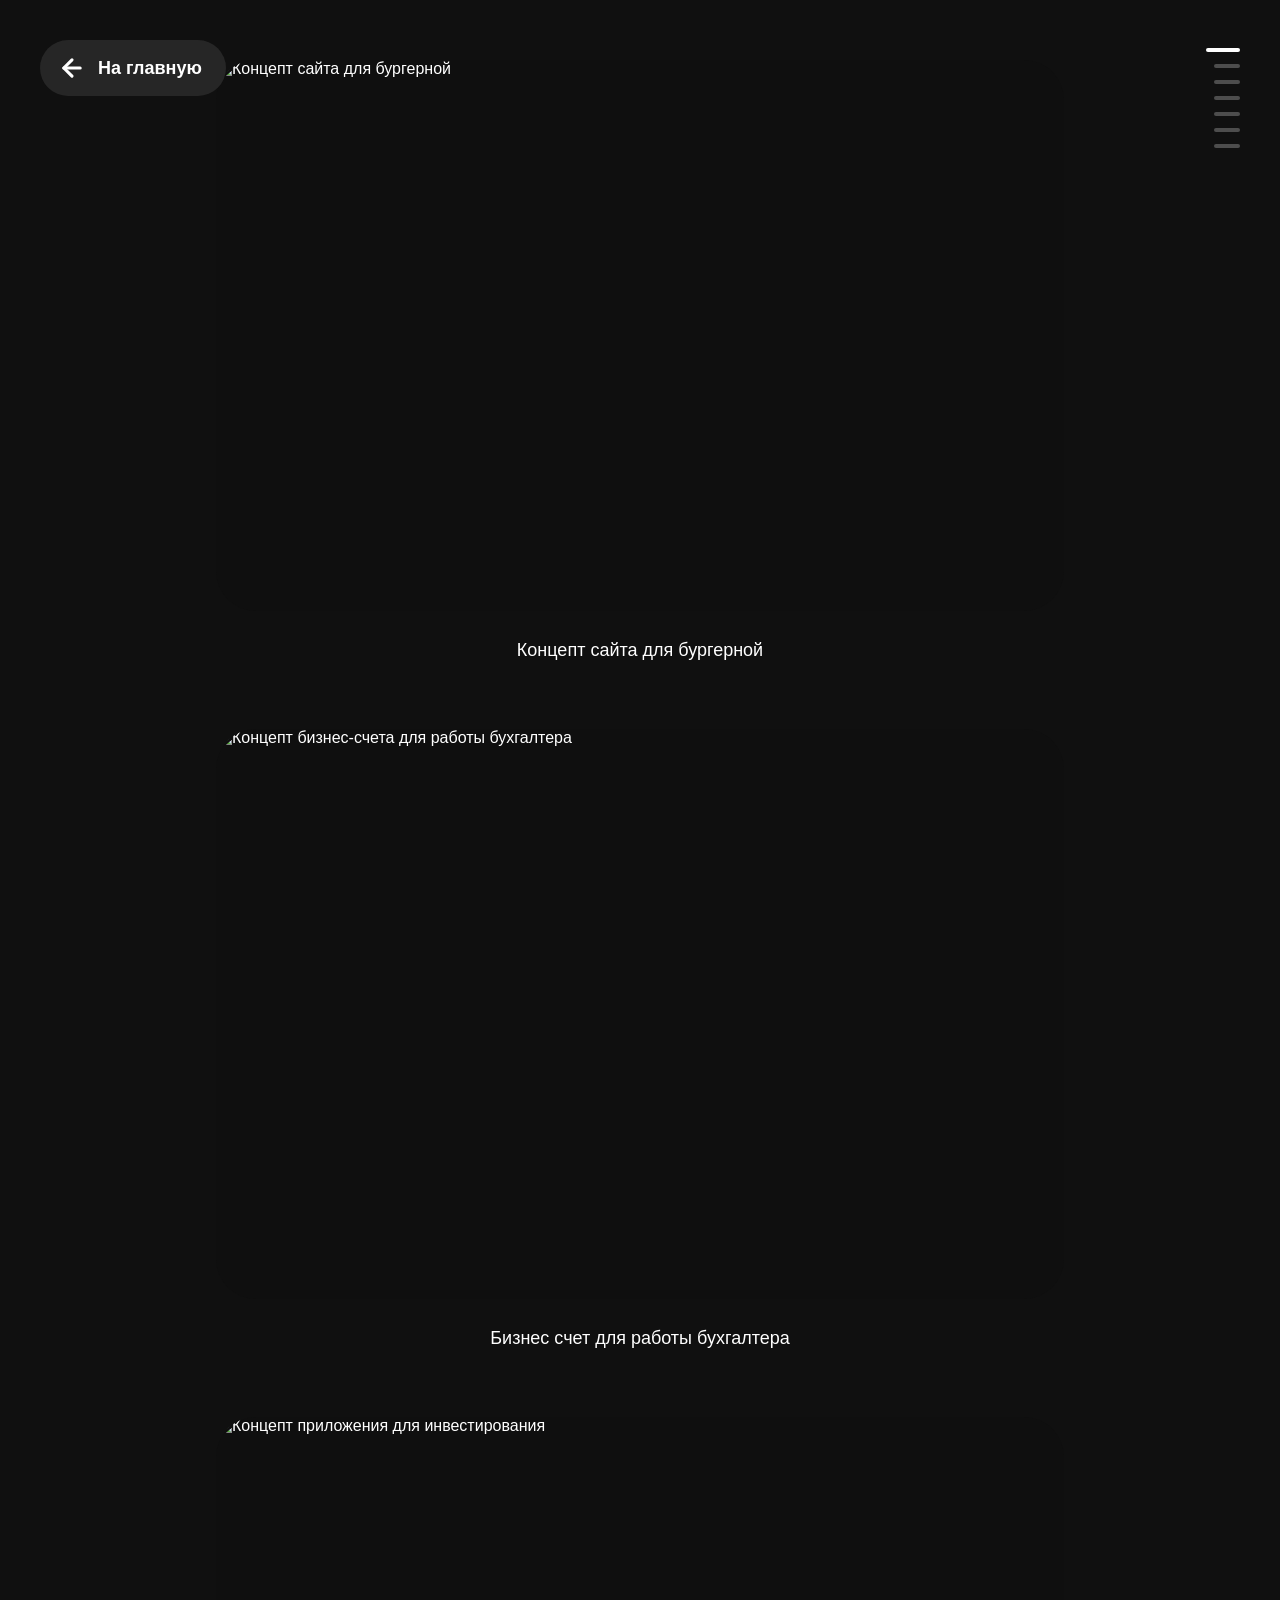
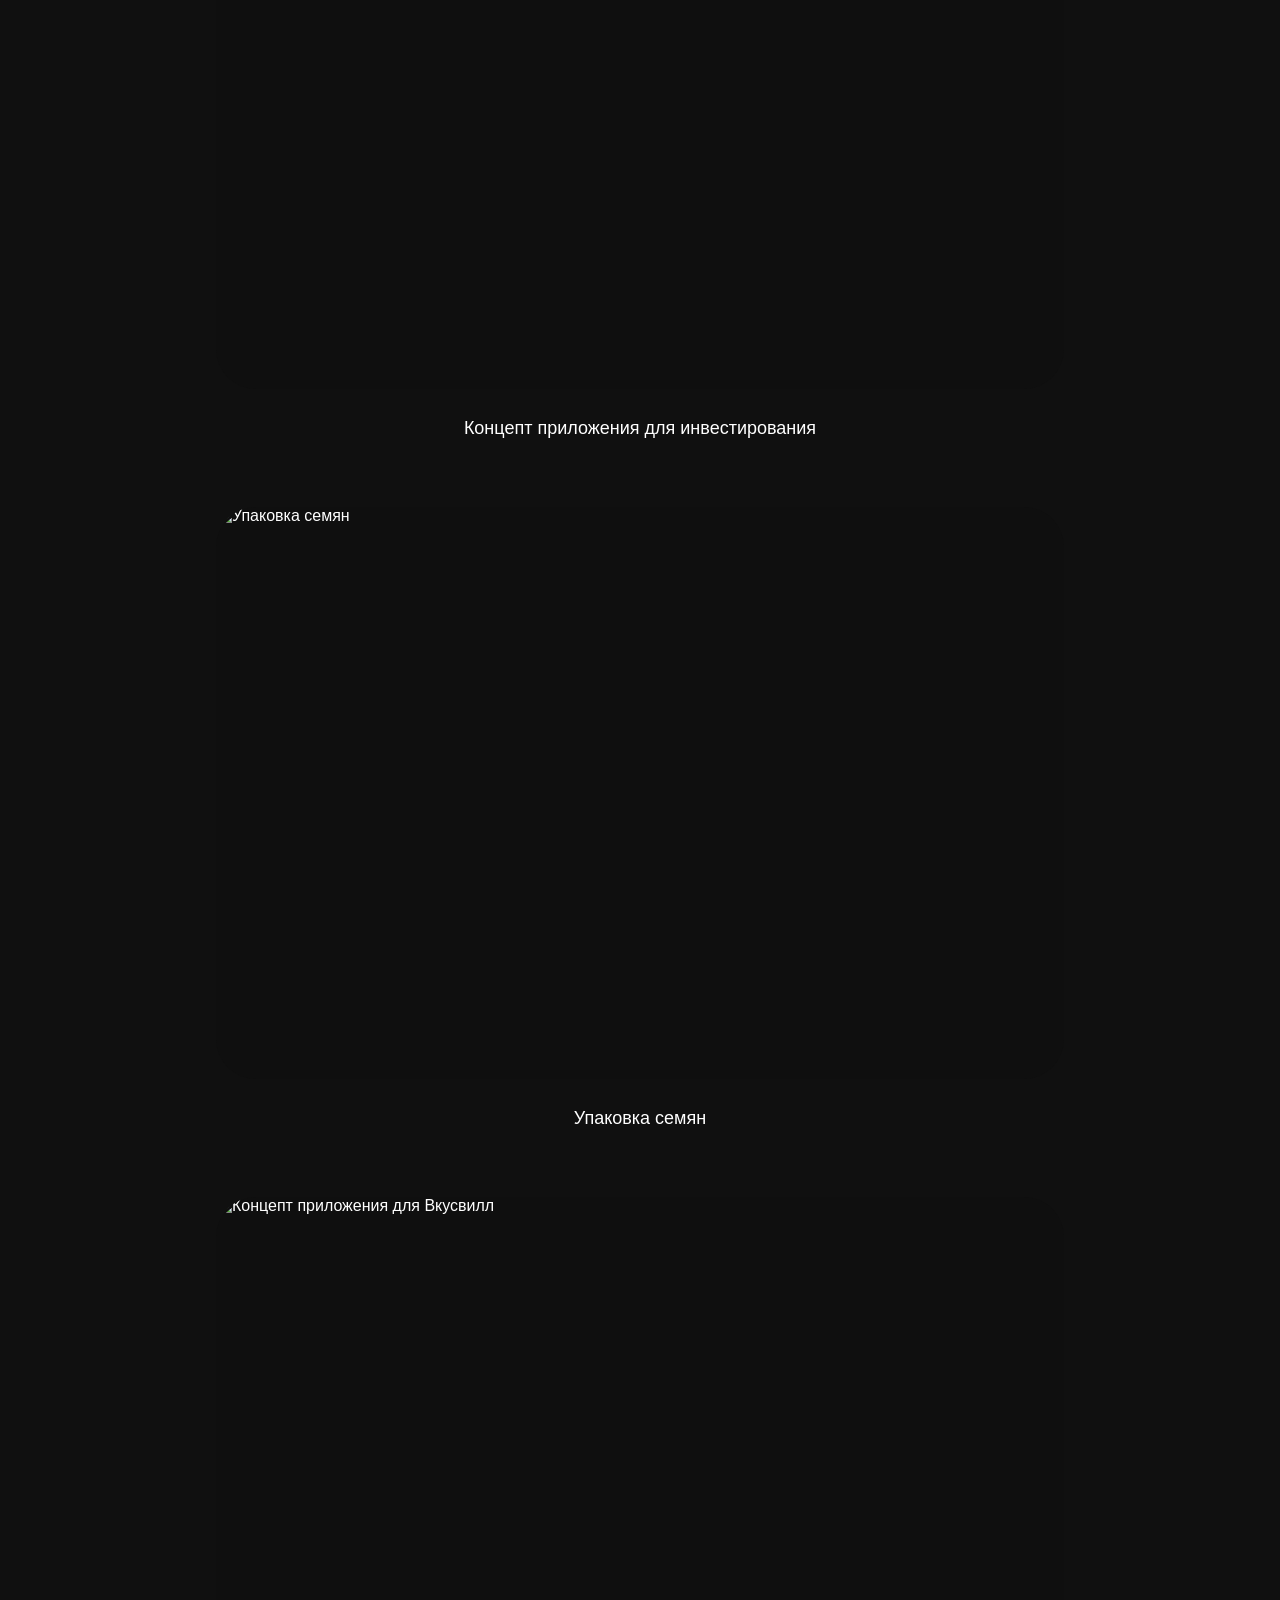
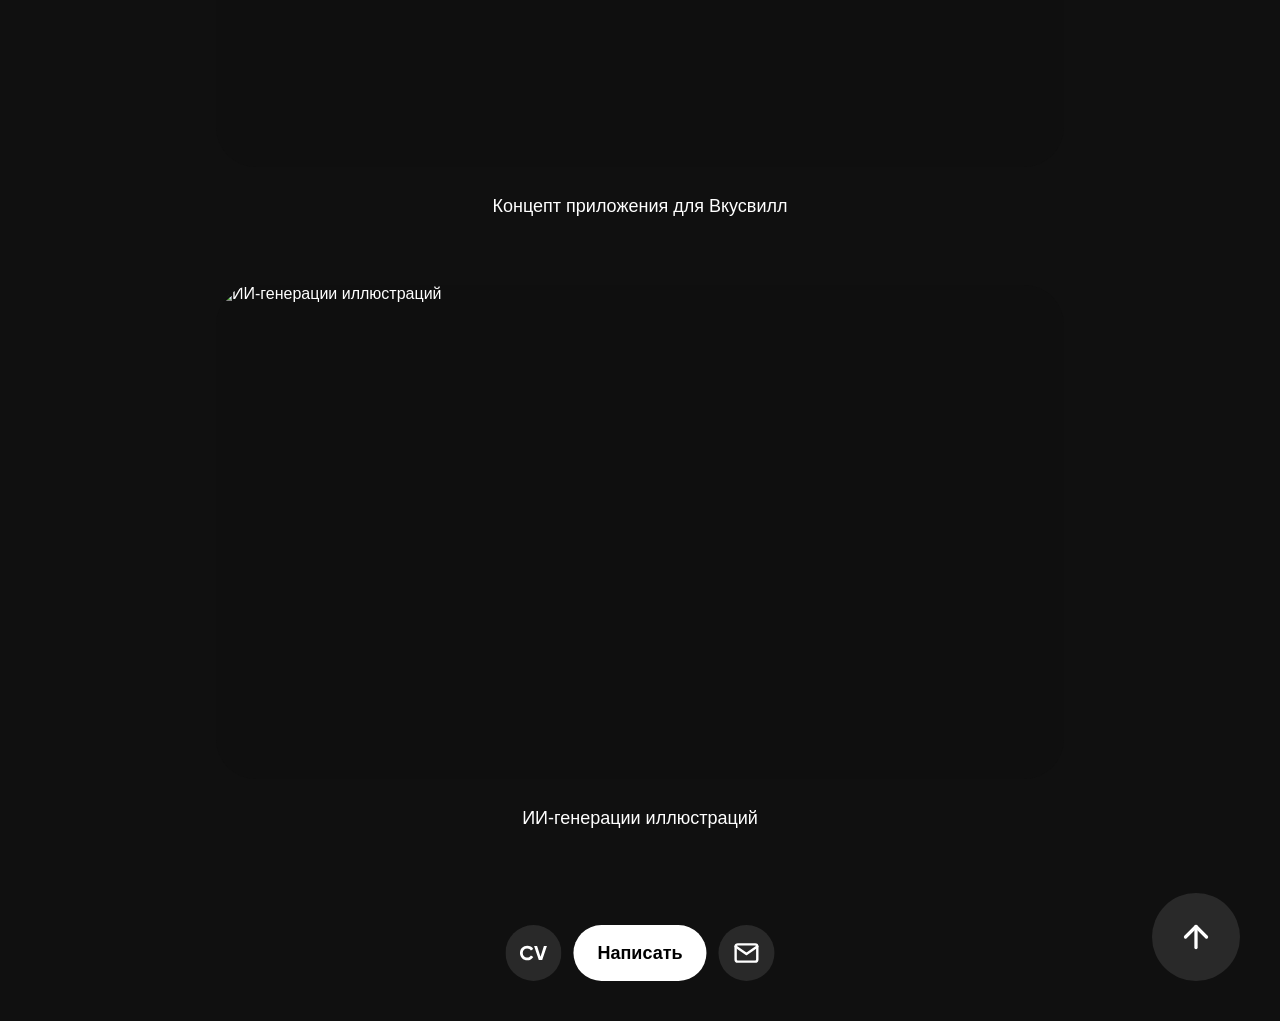
==== concepts-case.html @ 1b3fc5c6 "Add files via upload" ====
<!doctype html>
<html lang="ru">
  <head>
    <meta charset="UTF-8" />
    <meta name="viewport" content="width=device-width, initial-scale=1.0" />
    <title>Концепты — Polina Podkopaeva</title>
    <meta
      name="description"
      content="Подборка концептов Polina Podkopaeva: интерфейсы, упаковка и иллюстрации."
    />
    <link rel="stylesheet" href="./styles.css" />
  </head>
  <body class="case-body concepts-case-page">
    <nav class="case-toc" aria-label="Оглавление концептов">
      <div class="case-toc-panel">
        <button class="case-toc-item" type="button" data-case-section-target="concept-burger">
          Бургерная
        </button>
        <button class="case-toc-item" type="button" data-case-section-target="concept-business">
          Бизнес-счёт
        </button>
        <button class="case-toc-item" type="button" data-case-section-target="concept-invest">
          Инвестиции
        </button>
        <button class="case-toc-item" type="button" data-case-section-target="concept-seeds">
          Семена
        </button>
        <button class="case-toc-item" type="button" data-case-section-target="concept-vkusvill">
          Вкусвилл
        </button>
        <button class="case-toc-item" type="button" data-case-section-target="concept-ai">
          ИИ
        </button>
      </div>

      <button class="case-toc-trigger" type="button" aria-label="Открыть оглавление">
        <span class="case-toc-line"></span>
        <span class="case-toc-line"></span>
        <span class="case-toc-line"></span>
        <span class="case-toc-line"></span>
        <span class="case-toc-line"></span>
        <span class="case-toc-line"></span>
        <span class="case-toc-line"></span>
      </button>
    </nav>

    <main class="case-page">
      <section class="case-scale" data-case-scale-root>
        <div class="case-frame">
          <header class="case-header">
            <div class="case-header-bar">
              <a class="case-back-button" href="./index.html">
                <svg width="28" height="28" viewBox="0 0 18 18" fill="none" aria-hidden="true">
                  <path
                    d="M14.25 9H3.75"
                    stroke="white"
                    stroke-width="2"
                    stroke-linecap="round"
                    stroke-linejoin="round"
                  />
                  <path
                    d="M9 14.25L3.75 9L9 3.75"
                    stroke="white"
                    stroke-width="2"
                    stroke-linecap="round"
                    stroke-linejoin="round"
                  />
                </svg>
                <span>На главную</span>
              </a>
            </div>
          </header>

          <div class="case-content">
            <div class="case-copy-column concepts-gallery">
              <section class="case-section concepts-gallery-item" id="concept-burger" data-case-section>
                <div class="case-media concepts-gallery-media">
                  <img
                    src="./assets/concepts-burger-site.png"
                    alt="Концепт сайта для бургерной"
                    width="2544"
                    height="1653"
                  />
                </div>
                <p class="concepts-gallery-caption">Концепт сайта для бургерной</p>
              </section>

              <section class="case-section concepts-gallery-item" id="concept-business" data-case-section>
                <div class="case-media concepts-gallery-media">
                  <img
                    src="./assets/concepts-business-account.png"
                    alt="Концепт бизнес-счета для работы бухгалтера"
                    width="2728"
                    height="1835"
                  />
                </div>
                <p class="concepts-gallery-caption">Бизнес счет для работы бухгалтера</p>
              </section>

              <section class="case-section concepts-gallery-item" id="concept-invest" data-case-section>
                <div class="case-media concepts-gallery-media">
                  <img
                    src="./assets/concepts-investment-app.png"
                    alt="Концепт приложения для инвестирования"
                    width="1364"
                    height="920"
                  />
                </div>
                <p class="concepts-gallery-caption">Концепт приложения для инвестирования</p>
              </section>

              <section class="case-section concepts-gallery-item" id="concept-seeds" data-case-section>
                <div class="case-media concepts-gallery-media">
                  <img
                    src="./assets/concepts-seed-package.png"
                    alt="Упаковка семян"
                    width="1364"
                    height="920"
                  />
                </div>
                <p class="concepts-gallery-caption">Упаковка семян</p>
              </section>

              <section class="case-section concepts-gallery-item" id="concept-vkusvill" data-case-section>
                <div class="case-media concepts-gallery-media">
                  <img
                    src="./assets/concepts-vkusvill-app.png"
                    alt="Концепт приложения для Вкусвилл"
                    width="1364"
                    height="916"
                  />
                </div>
                <p class="concepts-gallery-caption">Концепт приложения для Вкусвилл</p>
              </section>

              <section class="case-section concepts-gallery-item" id="concept-ai" data-case-section>
                <div class="case-media concepts-gallery-media">
                  <img
                    src="./assets/concepts-ai-illustrations.png"
                    alt="ИИ-генерации иллюстраций"
                    width="1364"
                    height="795"
                  />
                </div>
                <p class="concepts-gallery-caption">ИИ-генерации иллюстраций</p>
              </section>
            </div>
          </div>

          <footer class="case-footer">
            <button
              class="scroll-top-button case-scroll-top-button case-scroll-top-button-footer"
              type="button"
              aria-label="Вернуться в начало"
              data-scroll-top
            >
              <svg width="36" height="36" viewBox="0 0 22 22" fill="none" aria-hidden="true">
                <path
                  d="M11 17.4167V4.58337"
                  stroke="white"
                  stroke-width="2"
                  stroke-linecap="round"
                  stroke-linejoin="round"
                />
                <path
                  d="M4.58325 11L11 4.58337L17.4166 11"
                  stroke="white"
                  stroke-width="2"
                  stroke-linecap="round"
                  stroke-linejoin="round"
                />
              </svg>
            </button>

            <div class="case-footer-actions contact-actions" aria-label="Контакты">
              <a class="frame-button frame-button-dark frame-button-small" href="https://tula.hh.ru/resume/7322a8bdff0c897cd50039ed1f71394b70786d" target="_blank" rel="noreferrer" aria-label="CV">
                <svg width="56" height="56" viewBox="0 0 56 56" fill="none" aria-hidden="true">
                  <rect width="56" height="56" rx="28" fill="#292929" />
                  <path
                    d="M36.7484 35H33.3284L28.6284 21H31.6284L35.0484 31.76L38.4484 21H41.4684L36.7484 35Z"
                    fill="white"
                  />
                  <path
                    d="M21.8115 35.28C19.7182 35.28 17.9782 34.58 16.5915 33.18C15.2182 31.7933 14.5315 30.0666 14.5315 28C14.5315 25.92 15.2182 24.1933 16.5915 22.82C17.9782 21.42 19.7182 20.72 21.8115 20.72C23.0782 20.72 24.2448 21.02 25.3115 21.62C26.3915 22.2066 27.2315 23.0066 27.8315 24.02L25.4515 25.4C25.1048 24.7733 24.6115 24.2866 23.9715 23.94C23.3315 23.58 22.6115 23.4 21.8115 23.4C20.4515 23.4 19.3515 23.8266 18.5115 24.68C17.6848 25.5466 17.2715 26.6533 17.2715 28C17.2715 29.3333 17.6848 30.4333 18.5115 31.3C19.3515 32.1533 20.4515 32.58 21.8115 32.58C22.6115 32.58 23.3315 32.4066 23.9715 32.06C24.6248 31.7 25.1182 31.2133 25.4515 30.6L27.8315 31.98C27.2315 32.9933 26.3915 33.8 25.3115 34.4C24.2448 34.9866 23.0782 35.28 21.8115 35.28Z"
                    fill="white"
                  />
                </svg>
              </a>
              <a class="frame-button frame-button-light" href="https://t.me/secretpolly" target="_blank" rel="noreferrer">Написать</a>
              <a class="frame-button frame-button-dark frame-button-icon" href="mailto:chaikoffapolly@gmail.com" aria-label="Почта">
                <svg width="26" height="26" viewBox="0 0 26 26" fill="none" aria-hidden="true">
                  <path
                    d="M4.33341 4.33337H21.6667C22.8584 4.33337 23.8334 5.30837 23.8334 6.50004V19.5C23.8334 20.6917 22.8584 21.6667 21.6667 21.6667H4.33341C3.14175 21.6667 2.16675 20.6917 2.16675 19.5V6.50004C2.16675 5.30837 3.14175 4.33337 4.33341 4.33337Z"
                    stroke="white"
                    stroke-width="2.4"
                    stroke-linecap="round"
                    stroke-linejoin="round"
                  />
                  <path
                    d="M23.8334 6.5L13.0001 14.0833L2.16675 6.5"
                    stroke="white"
                    stroke-width="2.4"
                    stroke-linecap="round"
                    stroke-linejoin="round"
                  />
                </svg>
              </a>
            </div>
          </footer>
        </div>
      </section>
    </main>

    <script src="./script.js"></script>
  </body>
</html>
---- styles.css ----
@font-face {
  font-family: "Gilroy";
  src: url("./assets/fonts/gilroy-regular.ttf") format("truetype");
  font-style: normal;
  font-weight: 400;
  font-display: swap;
}

@font-face {
  font-family: "Gilroy";
  src: url("./assets/fonts/gilroy-medium.ttf") format("truetype");
  font-style: normal;
  font-weight: 500;
  font-display: swap;
}

@font-face {
  font-family: "Gilroy";
  src: url("./assets/fonts/Gilroy-Bold_0.ttf") format("truetype");
  font-style: normal;
  font-weight: 700;
  font-display: swap;
}

@font-face {
  font-family: "Gilroy";
  src: url("./assets/fonts/Gilroy-ExtraBold.otf") format("opentype");
  font-style: normal;
  font-weight: 800;
  font-display: swap;
}

* {
  box-sizing: border-box;
}

html,
body {
  margin: 0;
  padding: 0;
  background: #101010;
}

body {
  min-width: 320px;
  overflow-x: hidden;
  color: #ffffff;
  font-family: "Gilroy", sans-serif;
}

button {
  appearance: none;
  background: none;
}

.page {
  width: 100%;
  padding: 40px;
  background: #101010;
}

.topbar {
  position: sticky;
  top: 40px;
  z-index: 20;
  display: flex;
  flex-wrap: wrap;
  align-items: center;
  justify-content: space-between;
  gap: 16px;
  min-height: 44px;
  margin-bottom: 40px;
}

.topbar::before {
  content: "";
  position: absolute;
  inset: -12px -16px;
  z-index: -1;
  opacity: 0;
  border: 1px solid rgba(255, 255, 255, 0.05);
  border-radius: 999px;
  background: rgba(16, 16, 16, 0.52);
  box-shadow:
    0 6px 20px rgba(0, 0, 0, 0.14),
    inset 0 1px 0 rgba(255, 255, 255, 0.04);
  backdrop-filter: blur(18px) saturate(120%);
  -webkit-backdrop-filter: blur(18px) saturate(120%);
  transition:
    opacity 180ms ease,
    background 180ms ease,
    box-shadow 180ms ease,
    border-color 180ms ease;
}

.topbar.is-scrolled::before {
  opacity: 1;
}

.brand {
  flex: 0 0 auto;
  font-size: 18px;
  font-weight: 800;
  line-height: 44px;
  letter-spacing: 0.72px;
}

.topbar-actions {
  display: flex;
  flex: 0 0 auto;
  flex-wrap: wrap;
  align-items: center;
  justify-content: flex-end;
  gap: 8px;
  margin-left: auto;
}

.chip {
  border: 0;
  border-radius: 30px;
  padding: 14px 24px;
  color: inherit;
  font: inherit;
  font-size: 16px;
  font-weight: 500;
  line-height: 16px;
  white-space: nowrap;
  cursor: default;
}

.chip-muted {
  background: #242424;
  color: #ffffff;
  box-shadow: none;
}

.chip-solid {
  background: #ffffff;
  color: #000000;
}

.hero {
  position: relative;
}

.hero-scale {
  width: 100%;
  display: block;
  --hero-scale: 1;
}

.hero-frame {
  width: 100%;
  height: 594px;
  position: relative;
  overflow: hidden;
  display: flex;
  flex-direction: column;
  align-items: center;
  justify-content: flex-start;
  padding-top: 114px;
}

.hero-badges {
  position: static;
  width: 278px;
  height: 128px;
  overflow: hidden;
}

.hero-badges img {
  display: block;
  width: 100%;
  height: 100%;
  object-fit: cover;
  object-position: center;
}

.hero-title {
  position: static;
  margin: 0;
  width: min(548px, calc(100% - 80px));
  margin-top: 24px;
  text-align: center;
  font-size: 48px;
  font-weight: 800;
  line-height: 56px;
  letter-spacing: 0;
}

.hero-subtitle {
  position: static;
  width: min(548px, calc(100% - 80px));
  margin: 0;
  margin-top: 8px;
  text-align: center;
  color: #ffffff;
  font-size: 18px;
  font-family: "Gilroy", sans-serif;
  font-weight: 500;
  line-height: 30px;
  letter-spacing: 0;
}

.hero-subtitle-line {
  display: block;
}

.hero-subtitle-line-second {
  margin-top: 0;
}

.frame-actions {
  position: absolute;
  display: inline-flex;
  justify-content: flex-start;
  align-items: center;
}

.contact-actions {
  display: inline-flex;
  justify-content: flex-start;
  align-items: center;
  gap: 12px;
}

.hero-actions {
  position: static;
  margin-top: 32px;
}

.frame-button {
  height: 56px;
  min-height: 56px;
  border: 0;
  border-radius: 59px;
  padding: 17px 24px;
  display: inline-flex;
  justify-content: center;
  align-items: center;
  gap: 12px;
  font-size: 20px;
  font-family: "Gilroy", sans-serif;
  font-weight: 700;
  line-height: 20px;
  text-decoration: none;
  white-space: nowrap;
  cursor: pointer;
  transition:
    background-color 180ms ease,
    color 180ms ease,
    transform 180ms ease,
    box-shadow 180ms ease;
}

.frame-button-light {
  background: #ffffff;
  color: #000000;
  font-size: 18px;
}

.frame-button-dark {
  background: #292929;
  color: #ffffff;
}

.frame-button-small,
.frame-button-icon {
  width: 56px;
  min-width: 56px;
  gap: 10px;
}

.frame-button-small {
  padding: 0;
}

.frame-button-small.frame-button-dark {
  background: transparent;
}

.frame-button-icon {
  padding: 12px;
}

.frame-button-small svg {
  display: block;
  width: 56px;
  height: 56px;
}

.frame-button-small rect {
  transition: fill 180ms ease;
}

.frame-button-small:hover rect {
  fill: #353535;
}

.frame-button-small:active rect {
  fill: #292929;
}

.frame-button-icon svg {
  display: block;
  width: 26px;
  height: 26px;
}

.frame-button-icon path {
  stroke-width: 2.4px;
}

.frame-button:hover {
  transform: translateY(-1px);
}

.frame-button-light:hover {
  background: #f1f1f1;
  box-shadow: 0 10px 24px rgba(255, 255, 255, 0.08);
}

.frame-button-dark:hover {
  background: #353535;
  box-shadow: 0 10px 24px rgba(0, 0, 0, 0.22);
}

.frame-button-small.frame-button-dark:hover,
.frame-button-small.frame-button-dark:active {
  background: transparent;
}

.frame-button:active {
  transform: translateY(0);
}

.cards {
  display: grid;
  grid-template-columns: repeat(2, minmax(0, 1fr));
  gap: 16px;
  align-items: start;
  margin-top: 40px;
}

.experience {
  position: relative;
  margin-top: 40px;
}

.experience-scale {
  width: 100%;
  display: block;
  --experience-scale: 1;
}

.experience-frame {
  width: 100%;
  height: 594px;
  position: relative;
  overflow: hidden;
  display: block;
  padding: 0;
}

.experience-stack {
  position: relative;
  width: 450px;
  height: 100%;
  margin: 0 auto;
}

.experience-group {
  position: absolute;
  display: inline-flex;
  justify-content: flex-start;
  align-items: center;
  gap: 14px;
}

.experience-stack .experience-group:first-child {
  left: 0;
  top: 212px;
}

.experience-stack .experience-group:last-child {
  left: 47px;
  top: 328px;
}

.experience-column {
  display: inline-flex;
  flex-direction: column;
  justify-content: flex-start;
  gap: 6px;
}

.experience-column-role {
  align-items: flex-start;
}

.experience-column-duration {
  align-items: center;
}

.experience-item {
  align-self: stretch;
  color: #ffffff;
  font-size: 16px;
  font-weight: 800;
  text-transform: uppercase;
  line-height: 24px;
  word-wrap: break-word;
  white-space: nowrap;
}

.experience-item-role {
  text-align: right;
}

.experience-item-spaced {
  letter-spacing: 0.64px;
}

.experience-item-muted {
  opacity: 0.7;
}

.experience-footer {
  position: absolute;
  left: 50%;
  bottom: 0;
  transform: translateX(-50%);
  display: inline-flex;
  align-items: center;
}

.experience-footer-buttons {
  display: inline-flex;
  justify-content: flex-start;
  align-items: center;
  gap: 12px;
}

.scroll-top-button {
  position: absolute;
  right: 0;
  bottom: 0;
  width: 88px;
  min-width: 88px;
  height: 88px;
  border: 0;
  border-radius: 59px;
  padding: 26px;
  background: #292929;
  color: #ffffff;
  display: inline-flex;
  justify-content: center;
  align-items: center;
  cursor: pointer;
  transition:
    background-color 180ms ease,
    transform 180ms ease,
    box-shadow 180ms ease;
}

.scroll-top-button svg {
  display: block;
  width: 36px;
  height: 36px;
}

.scroll-top-button:hover {
  background: #353535;
  transform: translateY(-1px);
  box-shadow: 0 10px 24px rgba(0, 0, 0, 0.22);
}

.scroll-top-button:active {
  transform: translateY(0);
}

.card-shell {
  position: relative;
  overflow: hidden;
  border-radius: 44px;
  isolation: isolate;
  aspect-ratio: 2010 / 1038;
}

.card-link {
  display: block;
  color: inherit;
  text-decoration: none;
}

.card-background {
  position: absolute;
  inset: 0;
  display: block;
  width: 100%;
  height: 100%;
  object-fit: cover;
  pointer-events: none;
}

.card-background-default {
  z-index: 0;
}

.card-background-hover {
  z-index: 1;
  opacity: 0;
  transition: opacity 420ms cubic-bezier(0.22, 1, 0.36, 1);
}

.card-image {
  display: block;
  width: 100%;
  height: 100%;
  aspect-ratio: 2010 / 1038;
  object-fit: cover;
  image-rendering: auto;
  -webkit-backface-visibility: hidden;
  backface-visibility: hidden;
  transform: translate3d(0, 0, 0) scale(1.018);
  transform-origin: center;
  will-change: transform;
  position: relative;
  z-index: 2;
}

.card-text-state {
  position: absolute;
  inset: 0;
  display: block;
  width: 100%;
  height: 100%;
  object-fit: cover;
  opacity: 0;
  pointer-events: none;
  transition: opacity 180ms ease;
  z-index: 3;
}

@keyframes card-jiggle-a {
  0% {
    transform: translate3d(0, 0, 0) scale(1.018) rotate(0deg);
  }

  25% {
    transform: translate3d(-4px, 2px, 0) scale(1.024) rotate(-0.32deg);
  }

  50% {
    transform: translate3d(3px, -3px, 0) scale(1.026) rotate(0.26deg);
  }

  75% {
    transform: translate3d(-2px, 3px, 0) scale(1.022) rotate(-0.2deg);
  }

  100% {
    transform: translate3d(4px, -2px, 0) scale(1.025) rotate(0.3deg);
  }
}

@keyframes card-jiggle-b {
  0% {
    transform: translate3d(0, 0, 0) scale(1.018) rotate(0deg);
  }

  25% {
    transform: translate3d(4px, -2px, 0) scale(1.024) rotate(0.28deg);
  }

  50% {
    transform: translate3d(-3px, 3px, 0) scale(1.026) rotate(-0.24deg);
  }

  75% {
    transform: translate3d(2px, -3px, 0) scale(1.022) rotate(0.18deg);
  }

  100% {
    transform: translate3d(-4px, 2px, 0) scale(1.025) rotate(-0.28deg);
  }
}

@media (hover: hover) and (pointer: fine) {
  .card-shell:hover .card-background-hover {
    opacity: 1;
  }

  .card-shell:hover .card-image {
    animation: card-jiggle-a 820ms ease-in-out infinite alternate;
  }

  .card-shell:nth-child(even):hover .card-image {
    animation-name: card-jiggle-b;
  }

  .card-shell:hover .card-text-state {
    opacity: 1;
  }
}

.case-body {
  background: #101010;
}

.case-page {
  min-height: 100vh;
  padding: 0;
  background: #101010;
  --case-heading-font-size: 48px;
  --case-heading-line-height: 48px;
  --case-heading-letter-spacing: 0.02em;
  --case-body-font-size: 18px;
  --case-body-line-height: 30px;
  --case-body-letter-spacing: 0;
  --case-gap-heading-to-text: 16px;
  --case-gap-text-to-media: 24px;
}

.case-scale {
  width: 100%;
  display: block;
  --case-scale: 1;
}

.case-frame {
  width: 100%;
  min-height: 100vh;
  position: relative;
  overflow-x: hidden;
  overflow-y: visible;
  border-radius: 0;
  background: #101010;
  display: flex;
  flex-direction: column;
  gap: 20px;
}

.case-header,
.case-footer {
  position: relative;
  flex: 0 0 auto;
}

.case-header {
  height: 0;
}

.case-header-bar {
  position: fixed;
  top: 40px;
  left: 40px;
  right: auto;
  z-index: 45;
  min-height: 0;
  padding: 0;
  display: block;
  pointer-events: none;
}

.case-footer {
  min-height: 168px;
  padding: 40px;
}

.case-back-button {
  position: static;
  min-width: 0;
  height: 56px;
  padding: 0 24px 0 18px;
  border-radius: 999px;
  background: rgba(41, 41, 41, 0.92);
  color: #ffffff;
  text-decoration: none;
  display: inline-flex;
  justify-content: flex-start;
  align-items: center;
  gap: 12px;
  font-size: 18px;
  font-weight: 700;
  line-height: 20px;
  letter-spacing: 0;
  transition:
    background-color 180ms ease,
    transform 180ms ease,
    box-shadow 180ms ease;
  pointer-events: auto;
}

.case-back-button:hover {
  background: #353535;
  transform: translateY(-1px);
  box-shadow: 0 10px 24px rgba(0, 0, 0, 0.22);
}

.case-back-button:active {
  transform: translateY(0);
}

.case-back-button svg {
  display: block;
  flex: 0 0 auto;
  width: 28px;
  height: 28px;
}

.case-content {
  width: 100%;
  display: flex;
  flex-direction: column;
  align-items: center;
  gap: 48px;
  padding-top: 40px;
  flex: 1 1 auto;
}

.case-copy-column {
  width: min(880px, calc(100% - 80px));
  display: flex;
  flex-direction: column;
  justify-content: flex-start;
  align-items: flex-start;
  gap: 48px;
}

.case-copy-column-tail {
  margin-top: 0;
}

.case-copy-column-intro {
  gap: 0;
}

.case-lead,
.case-section {
  width: 100%;
  display: flex;
  flex-direction: column;
  justify-content: flex-start;
  align-items: flex-start;
}

.case-lead {
  gap: var(--case-gap-heading-to-text);
}

.case-section {
  gap: var(--case-gap-heading-to-text);
  scroll-margin-top: 136px;
}

.case-section-with-media,
.case-section-with-tight-media {
  --case-gap-text-to-media: 16px;
}

.case-title,
.case-heading {
  margin: 0;
  color: #ffffff;
}

.case-title {
  width: 100%;
  font-size: var(--case-heading-font-size);
  font-weight: 700;
  line-height: var(--case-heading-line-height);
  letter-spacing: var(--case-heading-letter-spacing);
  text-wrap: balance;
}

.case-heading {
  width: 100%;
  font-size: var(--case-heading-font-size);
  font-weight: 700;
  line-height: var(--case-heading-line-height);
  letter-spacing: var(--case-heading-letter-spacing);
  text-wrap: balance;
}

.case-paragraph {
  width: 100%;
  margin: 0;
  color: #ffffff;
}

.case-paragraph {
  font-size: var(--case-body-font-size);
  font-weight: 500;
  line-height: var(--case-body-line-height);
  letter-spacing: var(--case-body-letter-spacing);
  text-wrap: pretty;
}

.case-findings {
  width: 100%;
  display: flex;
  flex-direction: column;
  gap: 0;
  margin: 0;
  padding: 0;
  list-style: none;
}

.case-finding-item {
  width: 100%;
  display: flex;
  justify-content: flex-start;
  align-items: flex-start;
  gap: 12px;
}

.case-finding-bullet {
  width: 8px;
  height: 8px;
  margin-top: calc((var(--case-body-line-height) - 8px) / 2);
  border-radius: 999px;
  background: #ffffff;
  flex: 0 0 auto;
}

.case-finding-copy {
  flex: 1 1 auto;
  margin: 0;
  color: #ffffff;
  font-size: var(--case-body-font-size);
  font-weight: 500;
  line-height: var(--case-body-line-height);
  letter-spacing: var(--case-body-letter-spacing);
  text-wrap: pretty;
}

.case-media {
  width: min(880px, calc(100% - 80px));
  display: flex;
  justify-content: center;
  align-items: center;
  overflow: hidden;
  image-rendering: auto;
  -webkit-backface-visibility: hidden;
  backface-visibility: hidden;
}

.case-section-media {
  width: 100%;
  margin: calc(var(--case-gap-text-to-media) - var(--case-gap-heading-to-text)) 0 0;
}

.case-section-with-tight-media .case-section-media {
  margin-top: 0;
}

.case-section-media-wide {
  width: calc(100vw - 80px);
  max-width: none;
  margin-left: 50%;
  transform: translateX(-50%);
}

.case-section-with-tight-media {
  gap: 16px;
}

.case-media-solution {
  height: auto;
  border-radius: 0;
  background: #101010;
}

.case-media-hypotheses {
  height: auto;
  border-radius: 0;
}

.case-media-cover {
  height: auto;
}

.case-media-redesign {
  height: auto;
  border-radius: 0;
}

.case-media img {
  display: block;
  width: 100%;
  height: auto;
  object-fit: contain;
}

.case-footer-actions {
  position: absolute;
  left: 50%;
  top: auto;
  bottom: 40px;
  transform: translateX(-50%);
}

.case-back-button-footer {
  top: 40px;
}

.case-scroll-top-button {
  top: 40px;
  bottom: auto;
}

.case-scroll-top-button-footer {
  left: auto;
  right: 40px;
  bottom: 40px;
  top: auto;
  width: 88px;
  min-width: 88px;
  height: 88px;
  padding: 26px;
  border-radius: 999px;
}

.case-scroll-top-button-footer svg {
  width: 36px;
  height: 36px;
}

.case-subheading {
  width: 100%;
  margin: 0;
  color: #ffffff;
  font-size: 40px;
  font-weight: 700;
  line-height: 48px;
  letter-spacing: 0.02em;
  text-wrap: balance;
}

.case-note {
  width: 100%;
  padding: 24px;
  border-radius: 20px;
  background: #19191e;
  display: flex;
  flex-direction: column;
  gap: 0;
}

.case-note-copy,
.case-note-source {
  margin: 0;
  text-wrap: pretty;
}

.case-note-copy {
  color: #ffffff;
  font-size: 14px;
  font-weight: 500;
  line-height: 22px;
  letter-spacing: 0;
}

.case-note-source {
  color: #b7b7b7;
  font-size: 14px;
  font-weight: 500;
  line-height: 22px;
  letter-spacing: 0;
}

.case-note-copy + .case-note-source {
  margin-top: 16px;
}

.case-bullet-group {
  width: 100%;
  display: flex;
  flex-direction: column;
  gap: 8px;
}

.case-copy-stack {
  width: 100%;
  display: flex;
  flex-direction: column;
  gap: 8px;
}

.case-bullet-title {
  margin: 0;
  color: #ffffff;
  font-size: var(--case-body-font-size);
  font-weight: 700;
  line-height: var(--case-body-line-height);
  letter-spacing: var(--case-body-letter-spacing);
}

.case-bullet-list {
  width: 100%;
  margin: 0;
  padding-left: 22px;
}

.case-bullet-list li {
  color: #ffffff;
  font-size: var(--case-body-font-size);
  font-weight: 500;
  line-height: var(--case-body-line-height);
  letter-spacing: var(--case-body-letter-spacing);
  text-wrap: pretty;
}

.case-bullet-list li::marker {
  color: #ffffff;
}

.case-hypothesis-grid {
  width: 100%;
  display: grid;
  grid-template-columns: repeat(3, minmax(0, 1fr));
  gap: 16px;
}

.case-hypothesis-card {
  min-height: 128px;
  padding: 24px;
  border-radius: 20px;
  background: #19191e;
  display: flex;
  flex-direction: column;
  justify-content: flex-start;
  align-items: flex-start;
  gap: 6px;
}

.case-hypothesis-title,
.case-hypothesis-copy {
  margin: 0;
}

.case-hypothesis-title {
  color: #ffffff;
  font-size: 18px;
  font-weight: 700;
  line-height: 22px;
  letter-spacing: 0;
}

.case-hypothesis-copy {
  color: #ffffff;
  font-size: 14px;
  font-weight: 500;
  line-height: 22px;
  letter-spacing: 0;
  text-wrap: pretty;
}

.case-feature-stack {
  width: 100%;
  display: flex;
  flex-direction: column;
  gap: 16px;
  margin-top: 48px;
}

.case-feature-stack-compact {
  margin-top: 24px;
}

.case-comparison-grid {
  width: 100%;
  display: grid;
  grid-template-columns: repeat(2, minmax(0, 1fr));
  gap: 16px;
  margin-top: 16px;
}

.case-comparison-card {
  width: 100%;
  border-radius: 20px;
  overflow: hidden;
}

.case-comparison-card img {
  display: block;
  width: 100%;
  height: auto;
}

.case-media-stack {
  width: 100%;
  display: flex;
  flex-direction: column;
  gap: 16px;
  margin-top: 16px;
}

.case-media-card {
  width: 100%;
  border-radius: 20px;
  overflow: hidden;
}

.case-media-card img {
  display: block;
  width: 100%;
  height: auto;
}

.case-media-card-detail {
  max-width: 420px;
  margin-left: auto;
}

.case-feature-row {
  width: 100%;
  display: grid;
  grid-template-columns: minmax(0, 1fr) minmax(0, 1fr);
  gap: 16px;
  align-items: center;
}

.case-feature-row-reverse .case-feature-copy {
  order: 2;
}

.case-feature-row-reverse .case-feature-media {
  order: 1;
}

.case-feature-copy {
  width: 100%;
  display: flex;
  flex-direction: column;
  gap: 8px;
}

.case-feature-title {
  margin: 0;
  color: #ffffff;
  font-size: 18px;
  font-weight: 700;
  line-height: 22px;
  letter-spacing: 0;
}

.case-feature-media {
  width: 100%;
  border-radius: 20px;
}

.invest-case-page .case-media-cover {
  border-radius: 42px;
}

.invest-case-page .case-media-cover img {
  border-radius: 42px;
}

.menus-case-page .case-media-cover {
  border-radius: 42px;
}

.menus-case-page .case-media-cover img {
  border-radius: 42px;
}

.menus-case-page #case-admin .case-feature-stack {
  margin-top: 32px;
  gap: 32px;
}

.menus-case-page #case-admin .case-feature-row {
  gap: 32px;
  align-items: start;
}

.concepts-case-page .concepts-gallery {
  width: min(848px, calc(100% - 80px));
  align-items: center;
  gap: 64px;
}

.concepts-case-page .concepts-gallery-item {
  width: 100%;
  align-items: center;
  gap: 24px;
}

.concepts-case-page .concepts-gallery-media {
  width: 100%;
  overflow: hidden;
  border-radius: 40px;
  background: #0f0f0f;
}

.concepts-case-page .concepts-gallery-media img {
  display: block;
  width: 100%;
  height: auto;
}

.concepts-case-page .concepts-gallery-caption {
  width: 100%;
  margin: 0;
  text-align: center;
  color: #ffffff;
  font-size: 18px;
  font-weight: 500;
  line-height: 30px;
}

.mts-case-page .case-media-cover {
  border-radius: 42px;
}

.mts-case-page .case-media-cover img {
  border-radius: 42px;
}

.nadommebel-case-page .case-media-cover {
  border-radius: 42px;
}

.nadommebel-case-page .case-media-cover img {
  border-radius: 42px;
}

.case-toc {
  position: fixed;
  top: 40px;
  right: 40px;
  z-index: 40;
  width: 34px;
  height: 208px;
}

.case-toc-panel {
  position: absolute;
  top: 0;
  right: 0;
  width: min(278px, calc(100vw - 80px));
  padding: 18px 16px;
  border: 1px solid rgba(255, 255, 255, 0.08);
  border-radius: 28px;
  background: #19191e;
  box-shadow: 0 22px 60px rgba(0, 0, 0, 0.32);
  display: flex;
  flex-direction: column;
  gap: 0;
  opacity: 0;
  visibility: hidden;
  pointer-events: none;
  transform: scale(0.98);
  transform-origin: top right;
  transition:
    opacity 180ms ease,
    visibility 180ms ease,
    transform 180ms ease;
}

.case-toc-trigger {
  position: absolute;
  top: 0;
  right: 0;
  z-index: 1;
  border: 0;
  padding: 8px 0;
  background: transparent;
  display: flex;
  flex-direction: column;
  justify-content: flex-start;
  align-items: flex-end;
  gap: 12px;
  cursor: pointer;
}

.case-toc-line {
  display: block;
  width: 26px;
  height: 4px;
  border-radius: 999px;
  background: rgba(255, 255, 255, 0.26);
  transition:
    width 180ms ease,
    background-color 180ms ease,
    opacity 180ms ease;
}

.case-toc-line.is-active {
  width: 34px;
  background: #ffffff;
}

.case-toc-item {
  width: 100%;
  border: 0;
  padding: 5px 10px;
  border-radius: 14px;
  background: transparent;
  text-align: left;
  color: rgba(255, 255, 255, 0.66);
  font-size: 15px;
  font-family: "Gilroy", sans-serif;
  font-weight: 500;
  line-height: 22px;
  letter-spacing: 0.6px;
  cursor: pointer;
  transition:
    background-color 180ms ease,
    color 180ms ease,
    transform 180ms ease;
}

.case-toc-item:hover {
  background: rgba(255, 255, 255, 0.05);
  color: #ffffff;
}

.case-toc-item.is-active {
  color: #005bff;
}

.case-toc-item:active {
  transform: translateY(1px);
}

.case-toc:hover .case-toc-panel,
.case-toc:focus-within .case-toc-panel,
.case-toc.is-open .case-toc-panel {
  opacity: 1;
  visibility: visible;
  pointer-events: auto;
  transform: scale(1);
}

.case-toc:hover .case-toc-trigger,
.case-toc:focus-within .case-toc-trigger,
.case-toc.is-open .case-toc-trigger {
  opacity: 0;
}

@media (hover: hover) and (pointer: fine) {
  .case-toc:hover .case-toc-line:not(.is-active) {
    background: rgba(255, 255, 255, 0.42);
  }
}

@media (max-width: 760px) {
  .case-hypothesis-grid {
    grid-template-columns: 1fr;
  }

  .case-comparison-grid {
    grid-template-columns: 1fr;
  }

  .case-media-card-detail {
    max-width: none;
    margin-left: 0;
  }

  .case-feature-stack {
    gap: 16px;
  }

  .case-feature-row {
    grid-template-columns: 1fr;
    gap: 16px;
  }

  .case-feature-row-reverse .case-feature-copy,
  .case-feature-row-reverse .case-feature-media {
    order: initial;
  }

  .concepts-case-page .concepts-gallery {
    width: min(848px, calc(100% - 40px));
  }

  .concepts-case-page .concepts-gallery-media {
    border-radius: 28px;
  }

  .topbar {
    gap: 12px;
  }

  .topbar::before {
    inset: -10px -12px;
    border-radius: 36px;
  }

  .topbar-actions {
    margin-left: 0;
    width: 100%;
    justify-content: flex-end;
  }
}

@media (max-width: 520px) {
  .topbar-actions {
    justify-content: flex-start;
  }
}
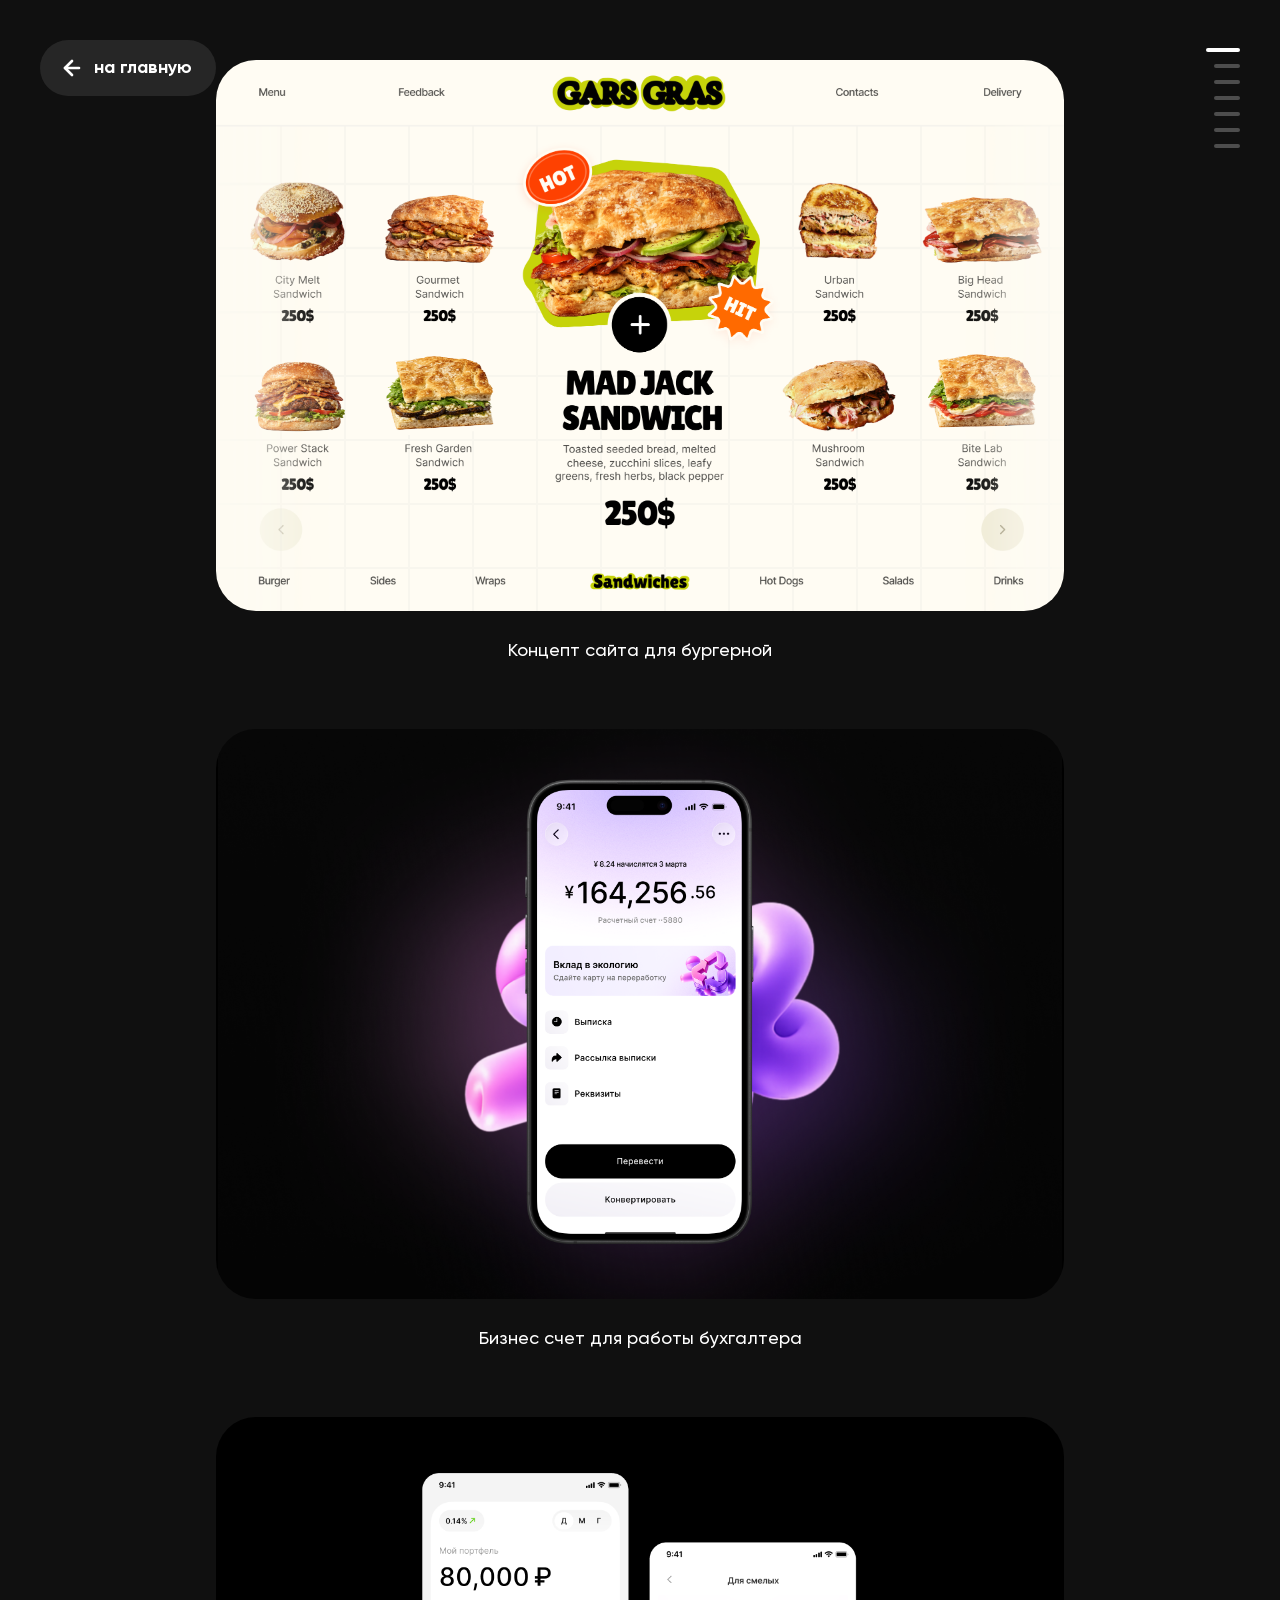
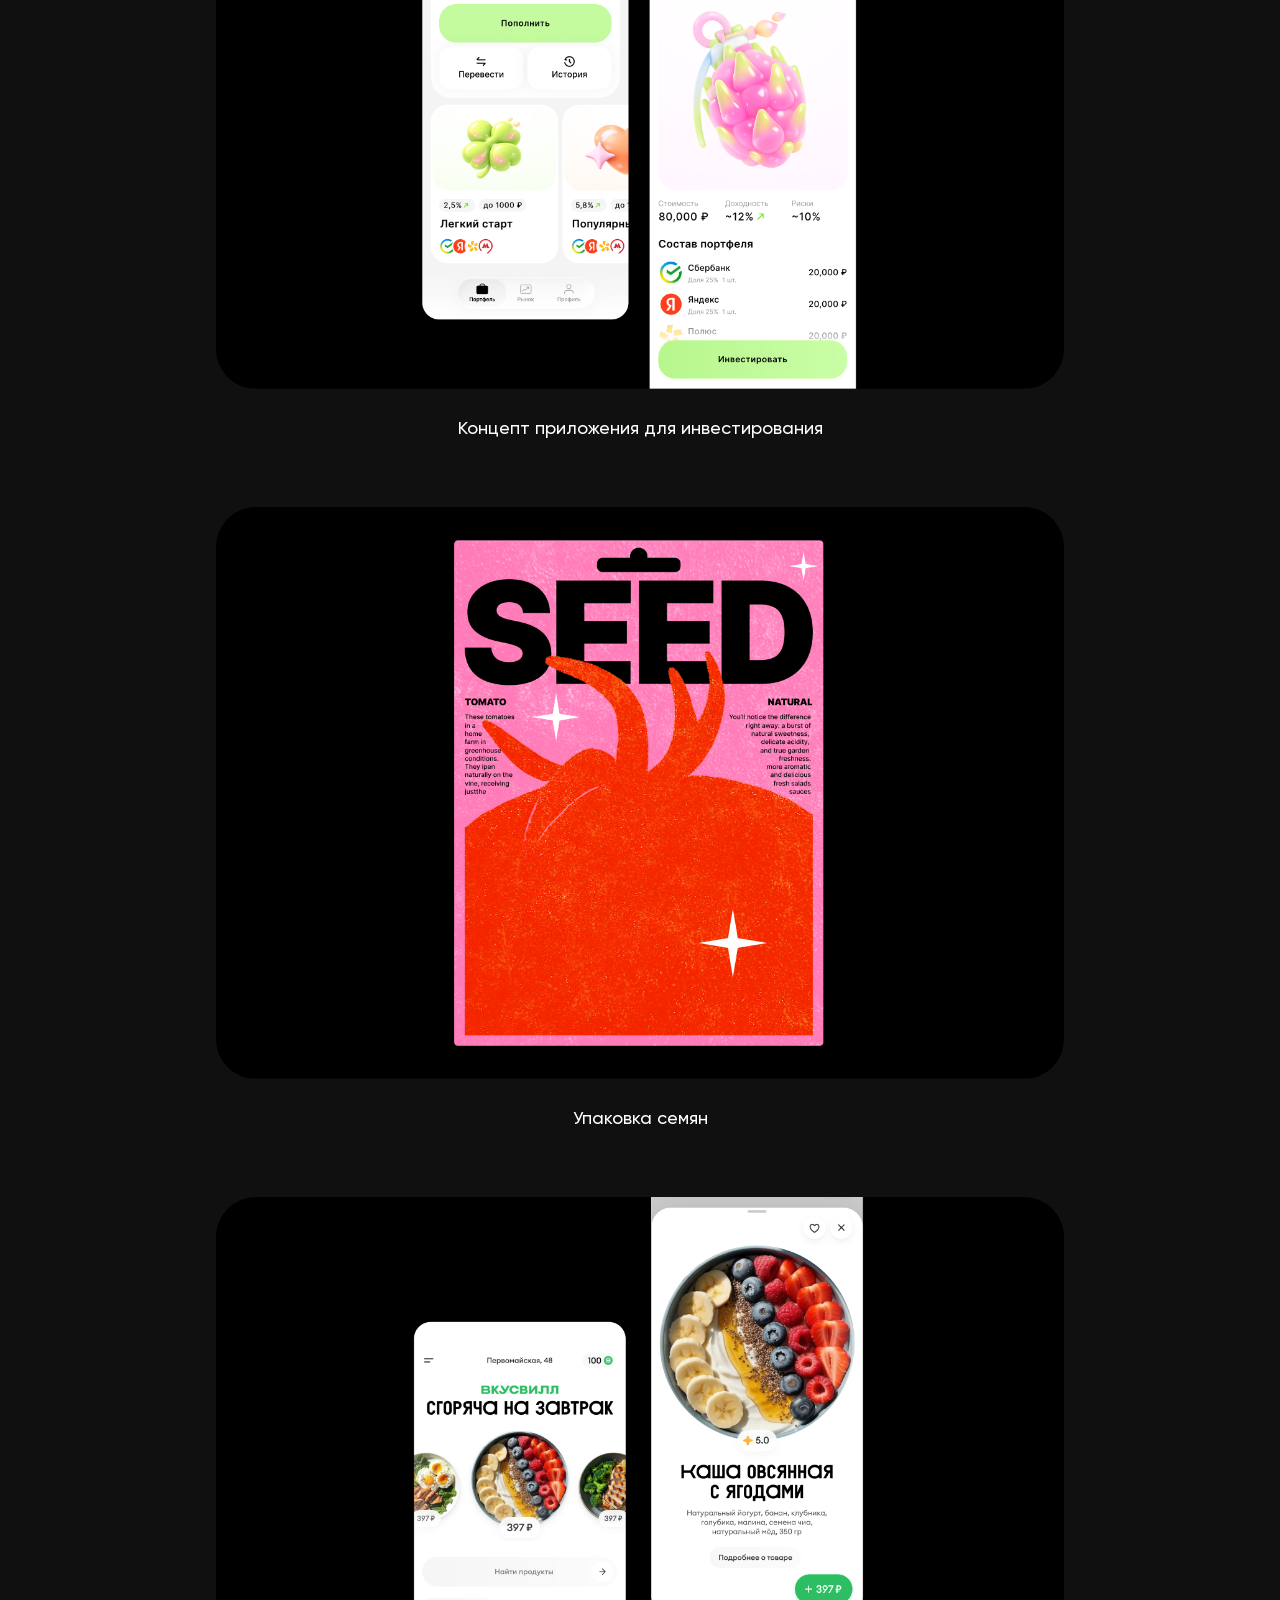
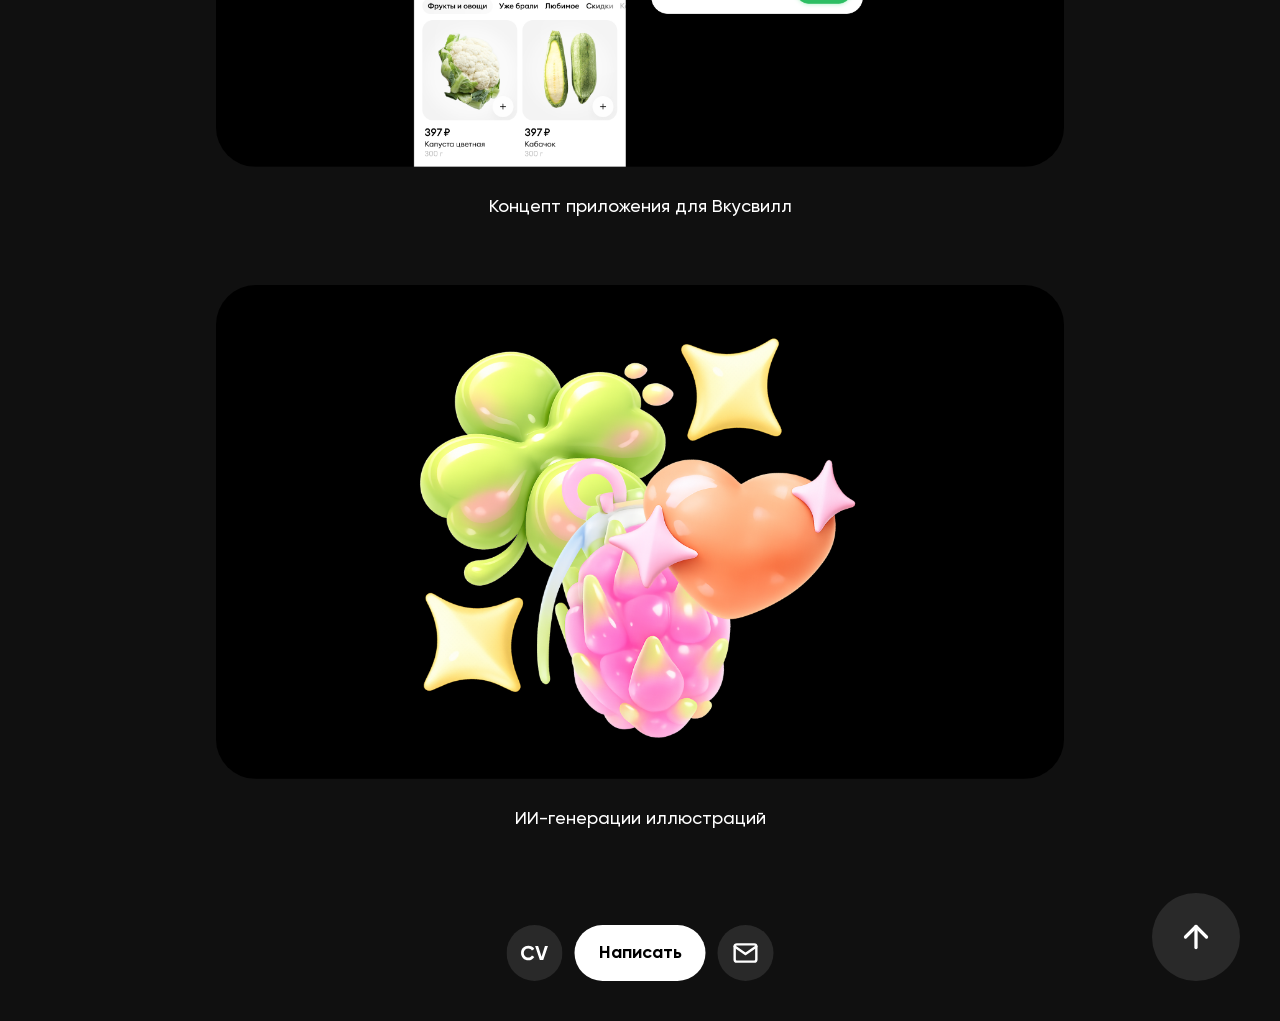
==== commit cc8d814f: "Add files via upload" ====
--- a/concepts-case.html
+++ b/concepts-case.html
@@ -66,7 +66,7 @@
                     stroke-linejoin="round"
                   />
                 </svg>
-                <span>На главную</span>
+                <span>на главную</span>
               </a>
             </div>
           </header>
--- a/styles.css
+++ b/styles.css
@@ -484,7 +484,7 @@
   overflow: hidden;
   border-radius: 44px;
   isolation: isolate;
-  aspect-ratio: 2010 / 1038;
+  aspect-ratio: 2010 / 1059;
 }
 
 .card-link {
@@ -517,12 +517,12 @@
   display: block;
   width: 100%;
   height: 100%;
-  aspect-ratio: 2010 / 1038;
+  aspect-ratio: 2010 / 1059;
   object-fit: cover;
   image-rendering: auto;
   -webkit-backface-visibility: hidden;
   backface-visibility: hidden;
-  transform: translate3d(0, 0, 0) scale(1.018);
+  transform: translate3d(0, 0, 0) scale(1);
   transform-origin: center;
   will-change: transform;
   position: relative;
@@ -544,45 +544,45 @@
 
 @keyframes card-jiggle-a {
   0% {
-    transform: translate3d(0, 0, 0) scale(1.018) rotate(0deg);
+    transform: translate3d(0, 0, 0) scale(1) rotate(0deg);
   }
 
   25% {
-    transform: translate3d(-4px, 2px, 0) scale(1.024) rotate(-0.32deg);
+    transform: translate3d(-3px, 2px, 0) scale(1.006) rotate(-0.24deg);
   }
 
   50% {
-    transform: translate3d(3px, -3px, 0) scale(1.026) rotate(0.26deg);
+    transform: translate3d(2px, -2px, 0) scale(1.008) rotate(0.2deg);
   }
 
   75% {
-    transform: translate3d(-2px, 3px, 0) scale(1.022) rotate(-0.2deg);
+    transform: translate3d(-2px, 2px, 0) scale(1.005) rotate(-0.16deg);
   }
 
   100% {
-    transform: translate3d(4px, -2px, 0) scale(1.025) rotate(0.3deg);
+    transform: translate3d(3px, -2px, 0) scale(1.007) rotate(0.22deg);
   }
 }
 
 @keyframes card-jiggle-b {
   0% {
-    transform: translate3d(0, 0, 0) scale(1.018) rotate(0deg);
+    transform: translate3d(0, 0, 0) scale(1) rotate(0deg);
   }
 
   25% {
-    transform: translate3d(4px, -2px, 0) scale(1.024) rotate(0.28deg);
+    transform: translate3d(3px, -2px, 0) scale(1.006) rotate(0.22deg);
   }
 
   50% {
-    transform: translate3d(-3px, 3px, 0) scale(1.026) rotate(-0.24deg);
+    transform: translate3d(-2px, 2px, 0) scale(1.008) rotate(-0.18deg);
   }
 
   75% {
-    transform: translate3d(2px, -3px, 0) scale(1.022) rotate(0.18deg);
+    transform: translate3d(2px, -2px, 0) scale(1.005) rotate(0.14deg);
   }
 
   100% {
-    transform: translate3d(-4px, 2px, 0) scale(1.025) rotate(-0.28deg);
+    transform: translate3d(-3px, 2px, 0) scale(1.007) rotate(-0.2deg);
   }
 }
 
@@ -672,15 +672,15 @@
   position: static;
   min-width: 0;
   height: 56px;
-  padding: 0 24px 0 18px;
+  padding: 0 24px 0 20px;
   border-radius: 999px;
   background: rgba(41, 41, 41, 0.92);
   color: #ffffff;
   text-decoration: none;
   display: inline-flex;
-  justify-content: flex-start;
-  align-items: center;
-  gap: 12px;
+  justify-content: center;
+  align-items: center;
+  gap: 10px;
   font-size: 18px;
   font-weight: 700;
   line-height: 20px;
@@ -705,8 +705,8 @@
 .case-back-button svg {
   display: block;
   flex: 0 0 auto;
-  width: 28px;
-  height: 28px;
+  width: 24px;
+  height: 24px;
 }
 
 .case-content {
@@ -1349,6 +1349,149 @@
 }
 
 @media (max-width: 760px) {
+  .page {
+    padding: 0;
+  }
+
+  .hero-frame {
+    height: 520px;
+    padding: 92px 24px 0;
+  }
+
+  .hero-badges {
+    width: 278px;
+    height: 128px;
+  }
+
+  .hero-title {
+    width: 100%;
+    max-width: 344px;
+    margin-top: 24px;
+    font-size: 28px;
+    line-height: 36px;
+  }
+
+  .hero-subtitle {
+    width: 100%;
+    max-width: 344px;
+    margin-top: 8px;
+    font-size: 16px;
+    line-height: 26px;
+  }
+
+  .hero-subtitle-line {
+    display: inline;
+  }
+
+  .hero-subtitle-line + .hero-subtitle-line::before {
+    content: " ";
+  }
+
+  .hero-actions {
+    margin-top: 32px;
+  }
+
+  .page .contact-actions {
+    gap: 12px;
+  }
+
+  .page .frame-button {
+    height: 56px;
+    min-height: 56px;
+    padding: 17px 24px;
+    font-size: 20px;
+    line-height: 20px;
+  }
+
+  .page .frame-button-small,
+  .page .frame-button-icon {
+    width: 56px;
+    min-width: 56px;
+    padding: 0;
+  }
+
+  .page .frame-button-icon {
+    padding: 12px;
+  }
+
+  .cards {
+    grid-template-columns: 1fr;
+    gap: 10px;
+    margin-top: -5px;
+    padding: 0 24px;
+  }
+
+  .card-shell {
+    border-radius: 20px;
+  }
+
+  .experience {
+    margin-top: 40px;
+  }
+
+  .experience-frame {
+    height: 450px;
+  }
+
+  .experience-stack {
+    width: 345px;
+    height: 350px;
+  }
+
+  .experience-stack .experience-group:first-child {
+    left: 0;
+    top: 112px;
+  }
+
+  .experience-stack .experience-group:last-child {
+    left: 39px;
+    top: 196px;
+  }
+
+  .experience-column {
+    gap: 4px;
+  }
+
+  .experience-stack .experience-group:last-child .experience-column {
+    gap: 2px;
+  }
+
+  .experience-item {
+    font-size: 12px;
+    line-height: 20px;
+  }
+
+  .experience-item-spaced {
+    letter-spacing: 0.48px;
+  }
+
+  .experience-footer {
+    bottom: 22px;
+  }
+
+  .experience .scroll-top-button {
+    right: 24px;
+    bottom: 108px;
+    width: 64px;
+    min-width: 64px;
+    height: 64px;
+    padding: 18px;
+    border-radius: 999px;
+    background: rgba(41, 41, 41, 0.76);
+    opacity: 0.86;
+    backdrop-filter: blur(12px);
+    -webkit-backdrop-filter: blur(12px);
+  }
+
+  .experience .scroll-top-button svg {
+    width: 31px;
+    height: 31px;
+  }
+
+  .experience .scroll-top-button svg path {
+    stroke-width: 2.2px;
+  }
+
   .case-hypothesis-grid {
     grid-template-columns: 1fr;
   }
